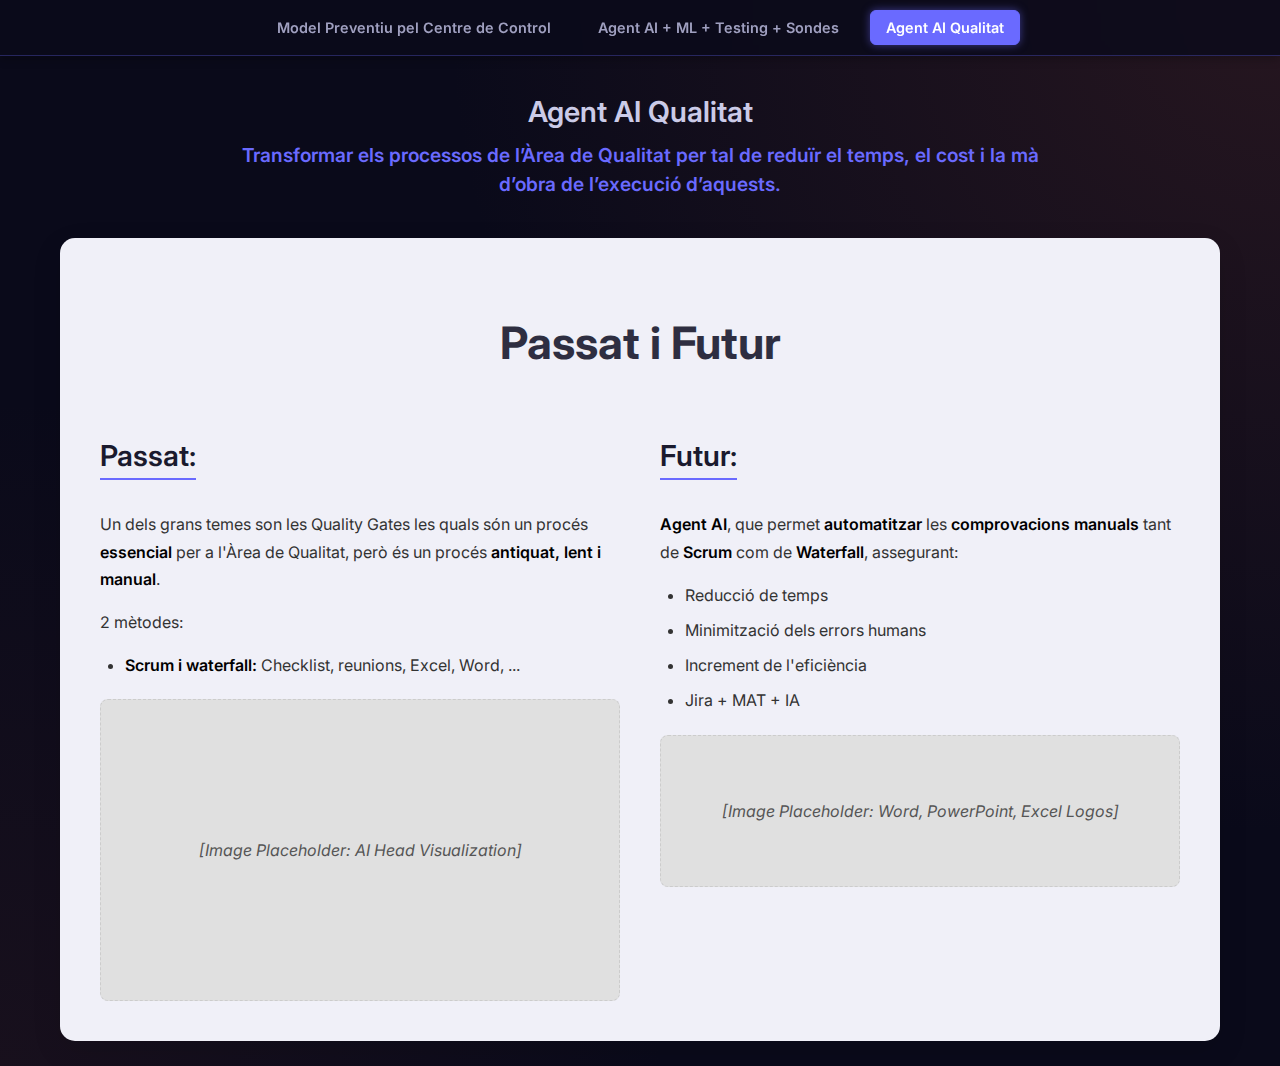
==== agent_ai_qualitat.html @ dc4b19c6 "pinga" ====
<!DOCTYPE html>
<html lang="ca">
<head>
    <meta charset="UTF-8">
    <meta name="viewport" content="width=device-width, initial-scale=1.0">
    <title>Projecte Machine Learning - Agent AI Qualitat</title>
    <style>
        @import url('https://fonts.googleapis.com/css2?family=Inter:wght@400;600;700&display=swap');

        :root {
            --background-color: #0a0a1a;
            --primary-text-color: #e0e0ff;
            --secondary-text-color: #a0a0c0;
            --accent-color-1: #6a6aff;
            --accent-color-2: #ff6347;
            --accent-color-3: #32cd32;
            --card-background: rgba(26, 26, 46, 0.7);
            --card-border: rgba(106, 106, 255, 0.3);
            --glow-color: rgba(106, 106, 255, 0.5);
            --light-background: #f0f0f8;
            --dark-text-color: #1a1a2e;
        }

        body {
            font-family: 'Inter', sans-serif;
            background-color: var(--background-color);
            background-image: radial-gradient(circle at top right, rgba(80, 40, 40, 0.4) 0%, transparent 50%),
                              radial-gradient(circle at bottom left, rgba(80, 40, 40, 0.2) 0%, transparent 40%);
            color: var(--primary-text-color);
            margin: 0;
            padding: 25px 15px;
            display: flex;
            flex-direction: column;
            align-items: center;
            min-height: 100vh;
            box-sizing: border-box;
            padding-top: 70px;
        }

        .container {
            width: 100%;
            max-width: 1200px;
            padding: 0 20px;
            box-sizing: border-box;
        }

        header {
            text-align: center;
            margin-bottom: 40px;
        }

        h1 {
            color: #ffffff;
            font-size: 2.6em;
            font-weight: 700;
            margin-bottom: 8px;
            text-shadow: 0 0 10px var(--glow-color);
        }

        h2 {
             color: var(--primary-text-color);
             font-size: 1.8em;
             font-weight: 600;
             margin-bottom: 12px;
             opacity: 0.9;
        }

        .tagline {
            color: var(--accent-color-1);
            font-size: 1.2em;
            font-weight: 600;
            max-width: 800px;
            margin: 0 auto;
            line-height: 1.5;
        }

        .main-nav {
            width: 100%;
            background-color: rgba(10, 10, 26, 0.8);
            padding: 10px 0;
            display: flex;
            justify-content: center;
            gap: 15px;
            position: fixed;
            top: 0;
            left: 0;
            z-index: 1000;
            backdrop-filter: blur(5px);
            border-bottom: 1px solid var(--card-border);
            box-shadow: 0 2px 10px rgba(0, 0, 0, 0.3);
        }

        .nav-button {
            color: var(--secondary-text-color);
            background-color: transparent;
            border: 1px solid transparent;
            padding: 8px 15px;
            border-radius: 6px;
            text-decoration: none;
            font-weight: 600;
            font-size: 0.9em;
            transition: all 0.3s ease;
            cursor: pointer;
        }

        .nav-button:hover {
            color: var(--primary-text-color);
            background-color: rgba(106, 106, 255, 0.15);
            border-color: var(--card-border);
        }

        .nav-button.active {
            color: #ffffff;
            background-color: var(--accent-color-1);
            border-color: var(--accent-color-1);
            box-shadow: 0 0 8px rgba(106, 106, 255, 0.5);
        }

        .passat-futur-section {
            background-color: var(--light-background);
            color: var(--dark-text-color);
            padding: 40px;
            border-radius: 15px;
            margin-top: 30px;
            box-shadow: 0 10px 30px rgba(0, 0, 0, 0.1);
        }

        .passat-futur-title {
            font-size: 2.8em;
            font-weight: 700;
            color: var(--dark-text-color);
            text-align: center;
            margin-bottom: 40px;
        }

        .passat-futur-content {
            display: flex;
            gap: 40px;
            align-items: flex-start;
        }

        .column {
            flex: 1;
        }

        .column h3 {
            font-size: 1.8em;
            font-weight: 600;
            color: var(--dark-text-color);
            margin-bottom: 15px;
            border-bottom: 2px solid var(--accent-color-1);
            padding-bottom: 5px;
            display: inline-block;
        }

        .column p, .column ul {
            font-size: 1em;
            line-height: 1.7;
            color: #333;
            margin-bottom: 15px;
        }

        .column ul {
            list-style: disc;
            padding-left: 25px;
        }

        .column li {
            margin-bottom: 8px;
        }

        .column strong {
            font-weight: 600;
            color: #000;
        }

        .image-placeholder {
            background-color: #e0e0e0;
            border-radius: 8px;
            display: flex;
            align-items: center;
            justify-content: center;
            text-align: center;
            color: #555;
            font-style: italic;
            border: 1px dashed #ccc;
        }

        .ai-head-placeholder {
            min-height: 300px;
            margin-top: 20px;
        }

        .office-logos-placeholder {
            min-height: 150px;
            margin-top: 20px;
        }

        @media (max-width: 900px) {
            .passat-futur-content {
                flex-direction: column;
                gap: 30px;
            }

            .passat-futur-title {
                font-size: 2.4em;
            }

            .column h3 {
                font-size: 1.6em;
            }
        }

         @media (max-width: 480px) {
             .passat-futur-section {
                 padding: 25px;
             }
             .passat-futur-title {
                 font-size: 2em;
             }
             .column p, .column ul {
                 font-size: 0.95em;
             }
         }

    </style>
</head>
<body>
    <nav class="main-nav">
        <a href="index.html" class="nav-button">Model Preventiu pel Centre de Control</a>
        <a href="agent_ai_ml_testing.html" class="nav-button">Agent AI + ML + Testing + Sondes</a>
        <a href="agent_ai_qualitat.html" class="nav-button active">Agent AI Qualitat</a>
    </nav>
    <div class="container">
        <header>
            <h2>Agent AI Qualitat</h2>
            <p class="tagline">Transformar els processos de l’Àrea de Qualitat per tal de reduïr el temps, el cost i la mà d’obra de l’execució d’aquests.</p>
        </header>

        <section class="passat-futur-section">
            <h2 class="passat-futur-title">Passat i Futur</h2>
            <div class="passat-futur-content">
                <div class="column">
                    <h3>Passat:</h3>
                    <p>Un dels grans temes son les Quality Gates les quals són un procés <strong>essencial</strong> per a l'Àrea de Qualitat, però és un procés <strong>antiquat, lent i manual</strong>.</p>
                    <p>2 mètodes:</p>
                    <ul>
                        <li><strong>Scrum i waterfall:</strong> Checklist, reunions, Excel, Word, ...</li>
                    </ul>
                    <div class="image-placeholder ai-head-placeholder">
                        <span>[Image Placeholder: AI Head Visualization]</span>
                    </div>
                </div>
                <div class="column">
                    <h3>Futur:</h3>
                    <p><strong>Agent AI</strong>, que permet <strong>automatitzar</strong> les <strong>comprovacions manuals</strong> tant de <strong>Scrum</strong> com de <strong>Waterfall</strong>, assegurant:</p>
                    <ul>
                        <li>Reducció de temps</li>
                        <li>Minimització dels errors humans</li>
                        <li>Increment de l'eficiència</li>
                        <li>Jira + MAT + IA</li>
                    </ul>
                     <div class="image-placeholder office-logos-placeholder">
                        <span>[Image Placeholder: Word, PowerPoint, Excel Logos]</span>
                    </div>
                </div>
            </div>
        </section>

    </div>
</body>
</html>
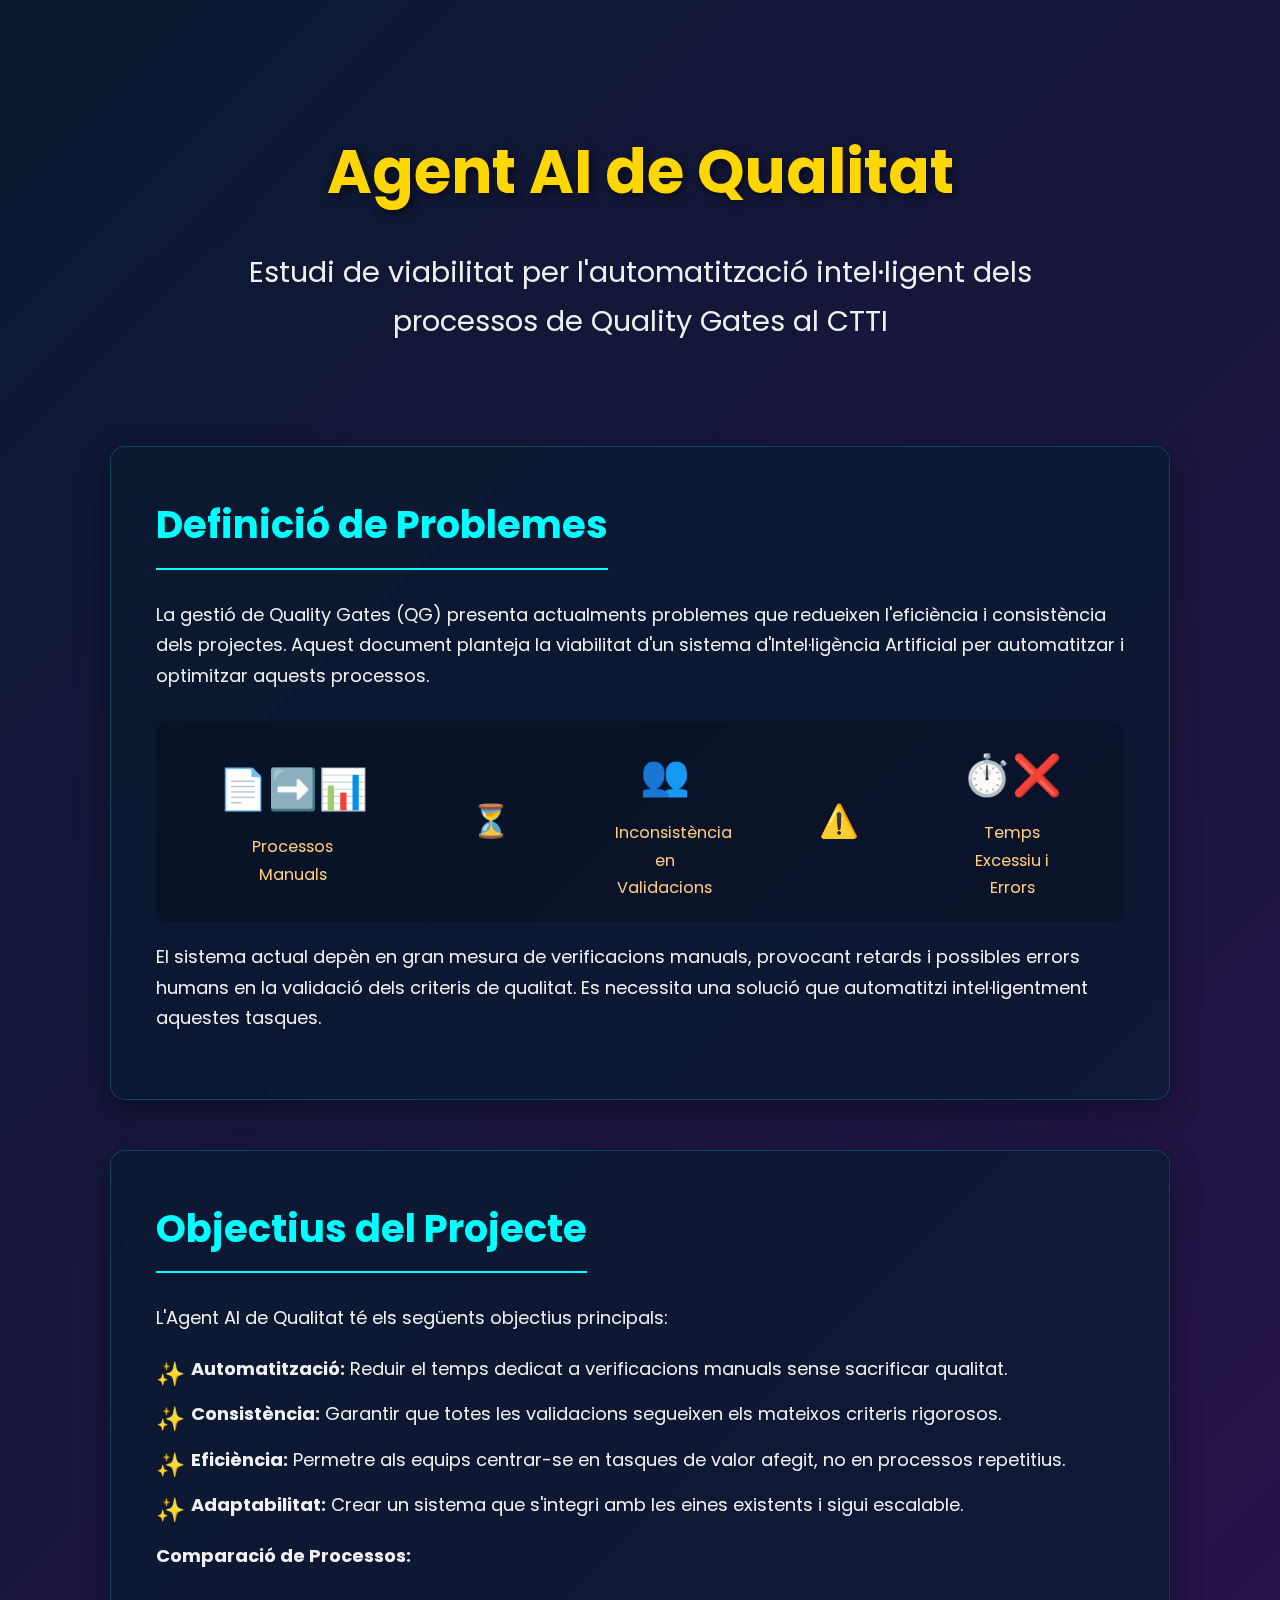
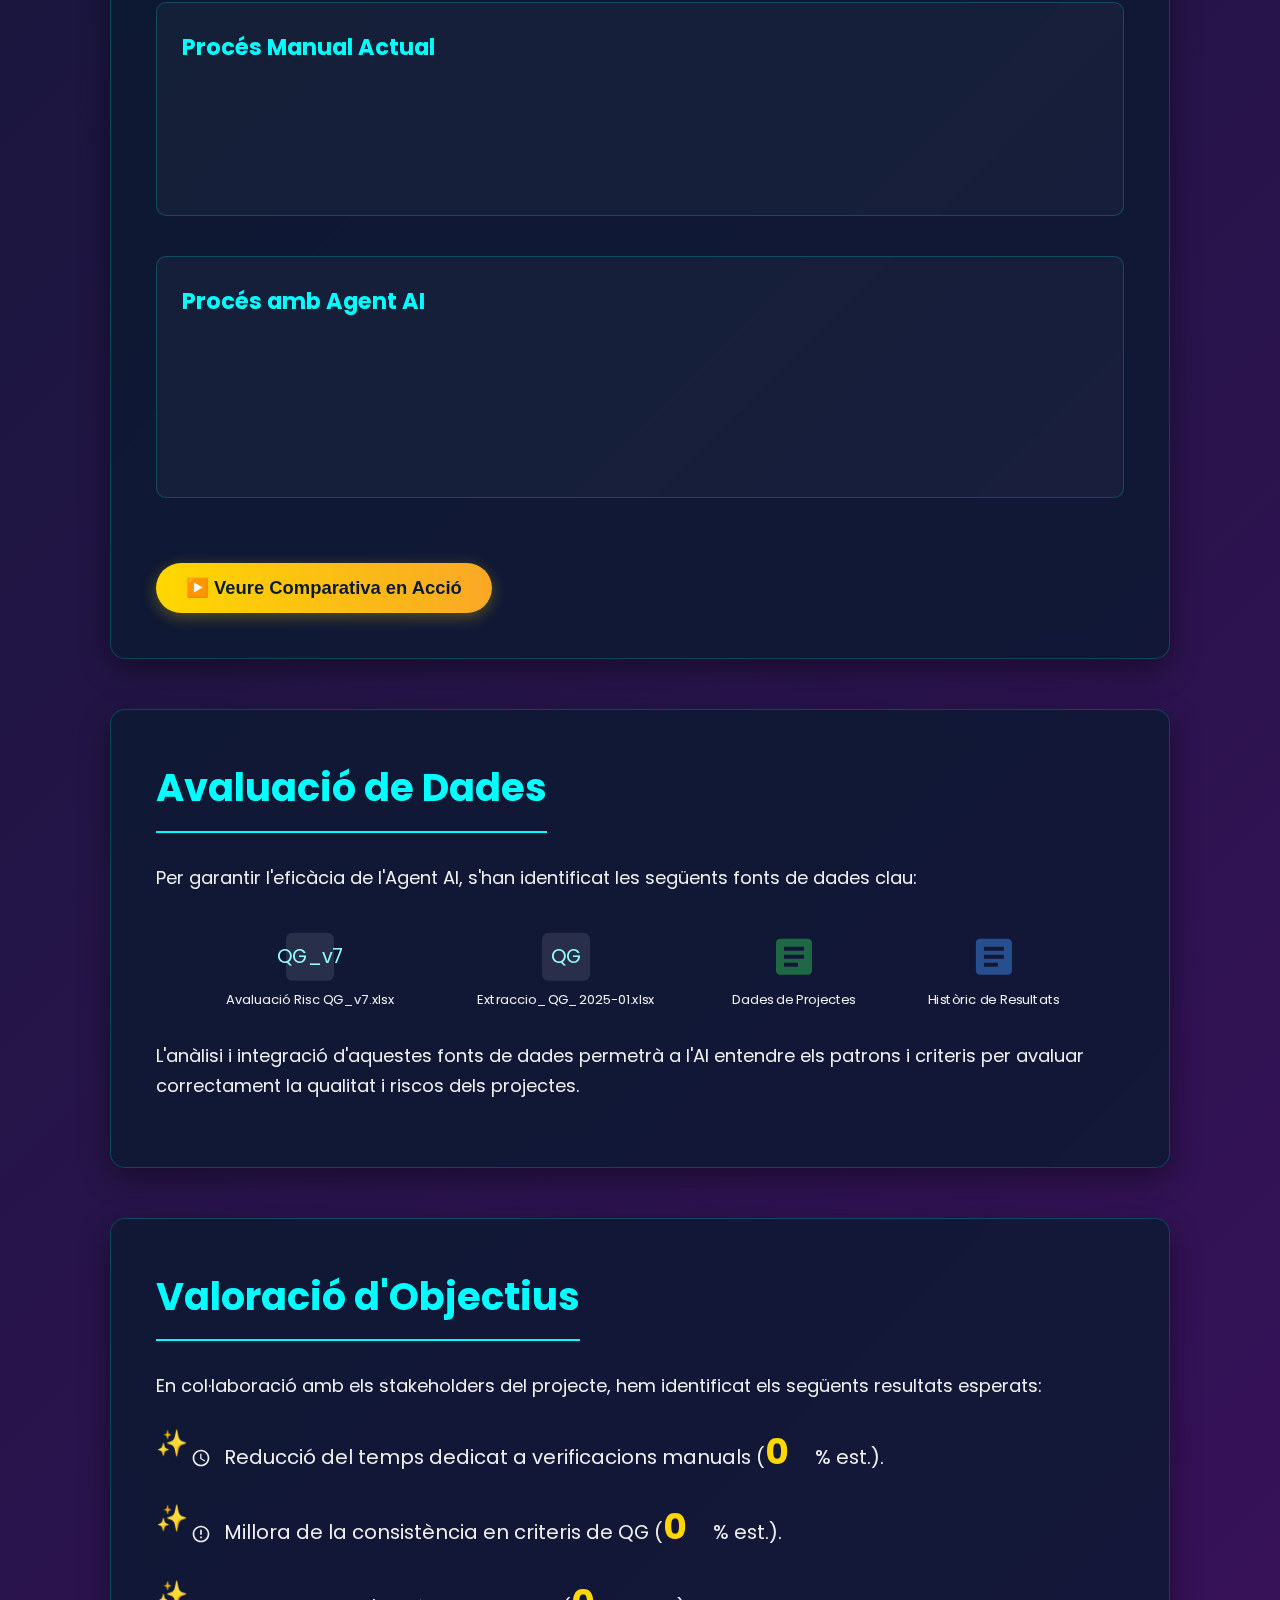
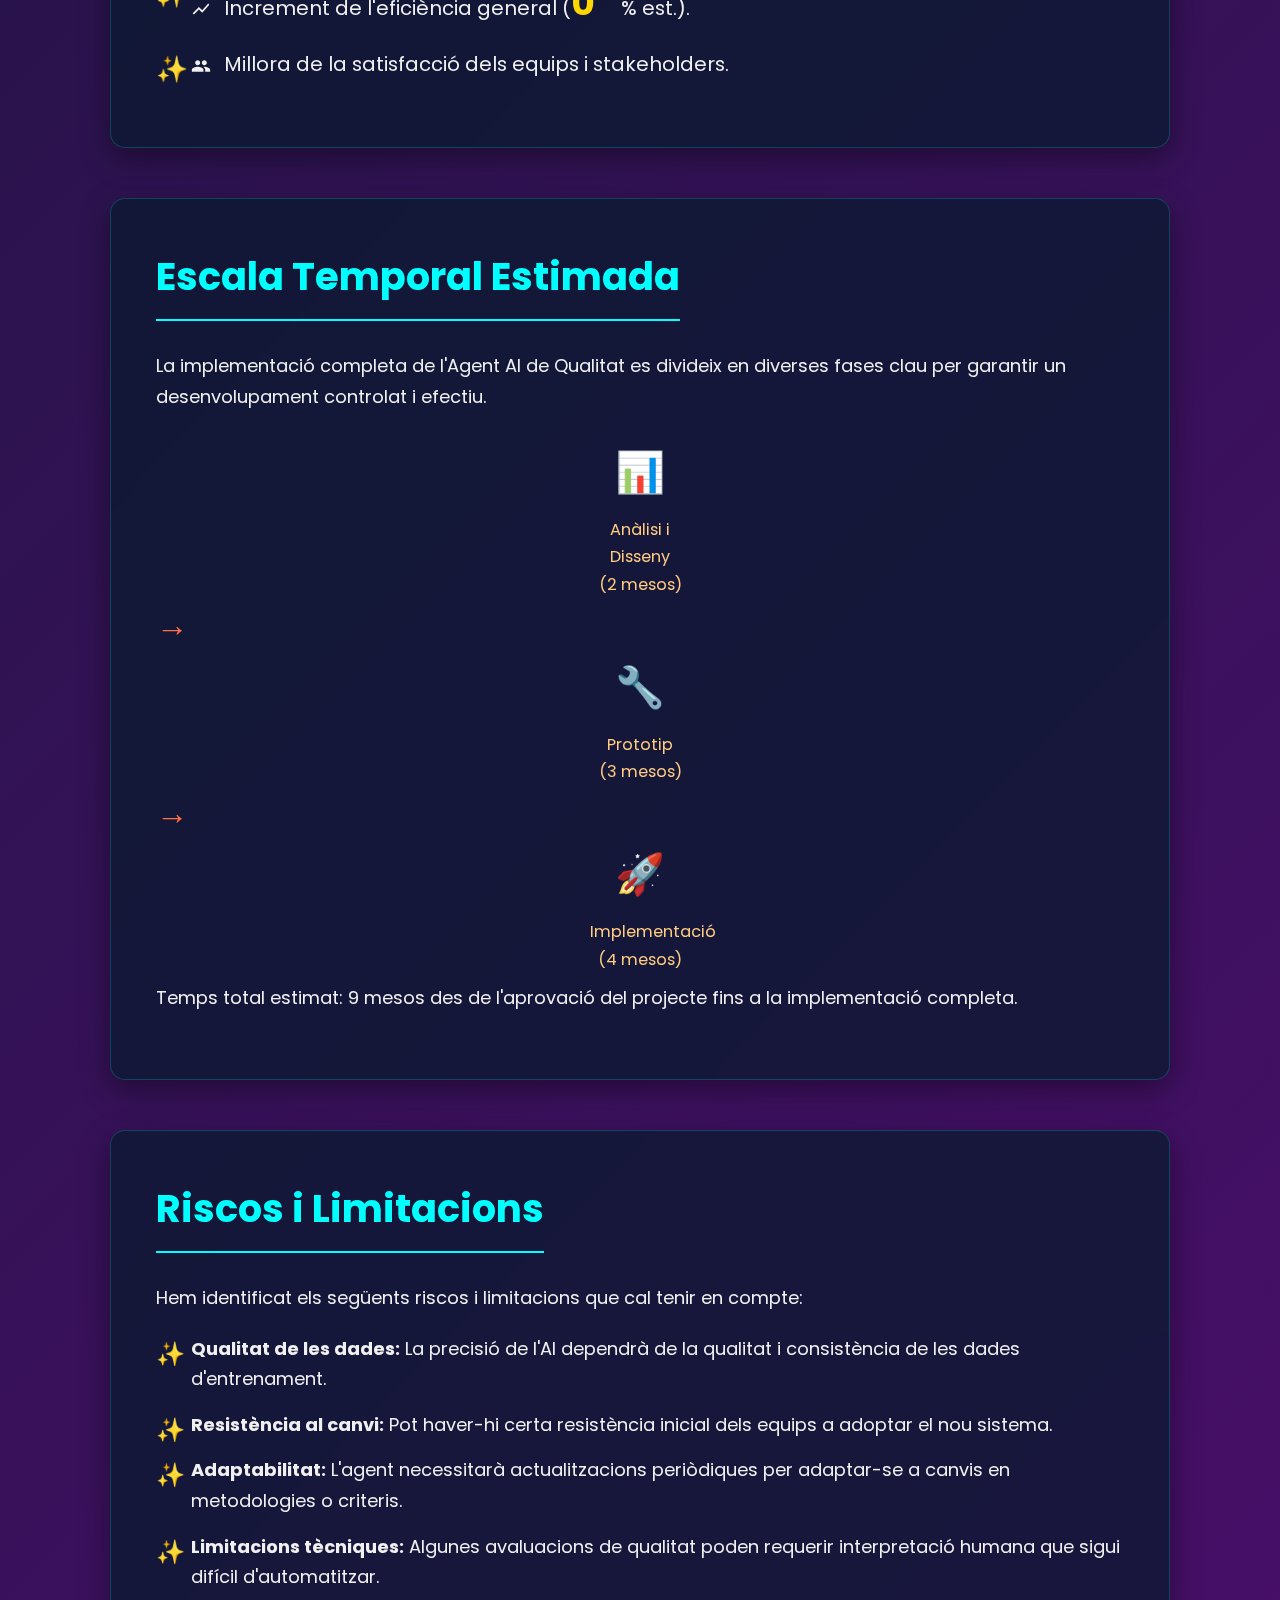
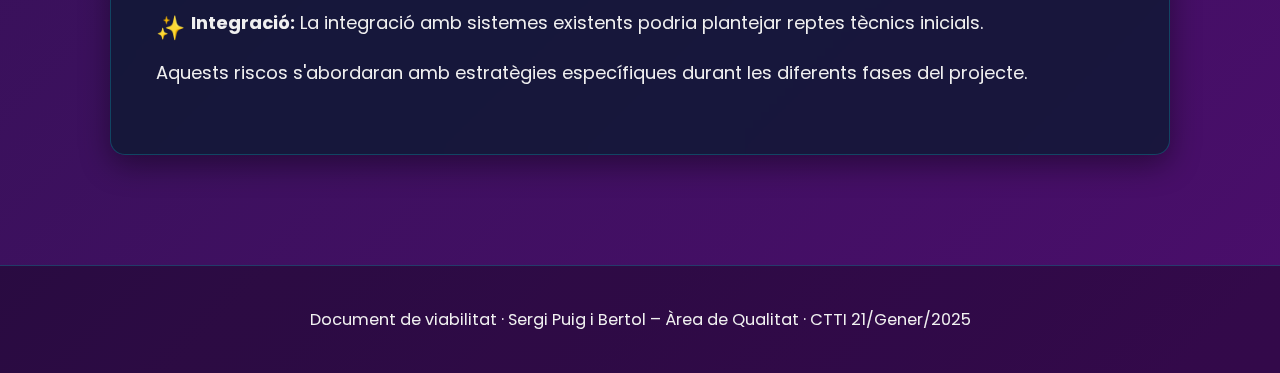
==== commit 2686d667: "Remove landing page and add new project overview page with enhanced styling and animations" ====
--- a/agent_ai_qualitat.html
+++ b/agent_ai_qualitat.html
@@ -3,270 +3,617 @@
 <head>
     <meta charset="UTF-8">
     <meta name="viewport" content="width=device-width, initial-scale=1.0">
-    <title>Projecte Machine Learning - Agent AI Qualitat</title>
-    <style>
-        @import url('https://fonts.googleapis.com/css2?family=Inter:wght@400;600;700&display=swap');
-
-        :root {
-            --background-color: #0a0a1a;
-            --primary-text-color: #e0e0ff;
-            --secondary-text-color: #a0a0c0;
-            --accent-color-1: #6a6aff;
-            --accent-color-2: #ff6347;
-            --accent-color-3: #32cd32;
-            --card-background: rgba(26, 26, 46, 0.7);
-            --card-border: rgba(106, 106, 255, 0.3);
-            --glow-color: rgba(106, 106, 255, 0.5);
-            --light-background: #f0f0f8;
-            --dark-text-color: #1a1a2e;
-        }
-
-        body {
-            font-family: 'Inter', sans-serif;
-            background-color: var(--background-color);
-            background-image: radial-gradient(circle at top right, rgba(80, 40, 40, 0.4) 0%, transparent 50%),
-                              radial-gradient(circle at bottom left, rgba(80, 40, 40, 0.2) 0%, transparent 40%);
-            color: var(--primary-text-color);
-            margin: 0;
-            padding: 25px 15px;
-            display: flex;
-            flex-direction: column;
-            align-items: center;
-            min-height: 100vh;
-            box-sizing: border-box;
-            padding-top: 70px;
-        }
-
-        .container {
-            width: 100%;
-            max-width: 1200px;
-            padding: 0 20px;
-            box-sizing: border-box;
-        }
-
-        header {
-            text-align: center;
-            margin-bottom: 40px;
-        }
-
-        h1 {
-            color: #ffffff;
-            font-size: 2.6em;
-            font-weight: 700;
-            margin-bottom: 8px;
-            text-shadow: 0 0 10px var(--glow-color);
-        }
-
-        h2 {
-             color: var(--primary-text-color);
-             font-size: 1.8em;
-             font-weight: 600;
-             margin-bottom: 12px;
-             opacity: 0.9;
-        }
-
-        .tagline {
-            color: var(--accent-color-1);
-            font-size: 1.2em;
-            font-weight: 600;
-            max-width: 800px;
-            margin: 0 auto;
-            line-height: 1.5;
-        }
-
-        .main-nav {
-            width: 100%;
-            background-color: rgba(10, 10, 26, 0.8);
-            padding: 10px 0;
-            display: flex;
-            justify-content: center;
-            gap: 15px;
-            position: fixed;
-            top: 0;
-            left: 0;
-            z-index: 1000;
-            backdrop-filter: blur(5px);
-            border-bottom: 1px solid var(--card-border);
-            box-shadow: 0 2px 10px rgba(0, 0, 0, 0.3);
-        }
-
-        .nav-button {
-            color: var(--secondary-text-color);
-            background-color: transparent;
-            border: 1px solid transparent;
-            padding: 8px 15px;
-            border-radius: 6px;
-            text-decoration: none;
-            font-weight: 600;
-            font-size: 0.9em;
-            transition: all 0.3s ease;
-            cursor: pointer;
-        }
-
-        .nav-button:hover {
-            color: var(--primary-text-color);
-            background-color: rgba(106, 106, 255, 0.15);
-            border-color: var(--card-border);
-        }
-
-        .nav-button.active {
-            color: #ffffff;
-            background-color: var(--accent-color-1);
-            border-color: var(--accent-color-1);
-            box-shadow: 0 0 8px rgba(106, 106, 255, 0.5);
-        }
-
-        .passat-futur-section {
-            background-color: var(--light-background);
-            color: var(--dark-text-color);
-            padding: 40px;
-            border-radius: 15px;
-            margin-top: 30px;
-            box-shadow: 0 10px 30px rgba(0, 0, 0, 0.1);
-        }
-
-        .passat-futur-title {
-            font-size: 2.8em;
-            font-weight: 700;
-            color: var(--dark-text-color);
-            text-align: center;
-            margin-bottom: 40px;
-        }
-
-        .passat-futur-content {
-            display: flex;
-            gap: 40px;
-            align-items: flex-start;
-        }
-
-        .column {
-            flex: 1;
-        }
-
-        .column h3 {
-            font-size: 1.8em;
-            font-weight: 600;
-            color: var(--dark-text-color);
-            margin-bottom: 15px;
-            border-bottom: 2px solid var(--accent-color-1);
-            padding-bottom: 5px;
-            display: inline-block;
-        }
-
-        .column p, .column ul {
-            font-size: 1em;
-            line-height: 1.7;
-            color: #333;
-            margin-bottom: 15px;
-        }
-
-        .column ul {
-            list-style: disc;
-            padding-left: 25px;
-        }
-
-        .column li {
-            margin-bottom: 8px;
-        }
-
-        .column strong {
-            font-weight: 600;
-            color: #000;
-        }
-
-        .image-placeholder {
-            background-color: #e0e0e0;
-            border-radius: 8px;
-            display: flex;
-            align-items: center;
-            justify-content: center;
-            text-align: center;
-            color: #555;
-            font-style: italic;
-            border: 1px dashed #ccc;
-        }
-
-        .ai-head-placeholder {
-            min-height: 300px;
-            margin-top: 20px;
-        }
-
-        .office-logos-placeholder {
-            min-height: 150px;
-            margin-top: 20px;
-        }
-
-        @media (max-width: 900px) {
-            .passat-futur-content {
-                flex-direction: column;
-                gap: 30px;
-            }
-
-            .passat-futur-title {
-                font-size: 2.4em;
-            }
-
-            .column h3 {
-                font-size: 1.6em;
-            }
-        }
-
-         @media (max-width: 480px) {
-             .passat-futur-section {
-                 padding: 25px;
-             }
-             .passat-futur-title {
-                 font-size: 2em;
-             }
-             .column p, .column ul {
-                 font-size: 0.95em;
-             }
-         }
-
-    </style>
+    <title>Agent AI de Qualitat - CTTI</title>
+    <link rel="preconnect" href="https://fonts.googleapis.com">
+    <link rel="preconnect" href="https://fonts.gstatic.com" crossorigin>
+    <link href="https://fonts.googleapis.com/css2?family=Poppins:wght@400;700&display=swap" rel="stylesheet">
+<style>
+/* CSS Variables */
+:root {
+    --color-primary-dark-blue: #0a192f;
+    --color-primary-deep-purple: #4a0e6b;
+    --color-primary-soft-violet: #8a4fff;
+    --color-text-light: #f0f0f0;
+    --color-text-white: #ffffff;
+    --color-accent-gold: #FFD700;
+    --color-accent-cyan: #00FFFF;
+    --color-panel-bg: rgba(10, 25, 47, 0.75); /* Slightly adjusted panel bg */
+    --color-panel-border: rgba(0, 255, 255, 0.2);
+    --color-highlight-bg: rgba(255, 215, 0, 0.1);
+    --font-primary: 'Poppins', 'Segoe UI', Tahoma, Geneva, Verdana, sans-serif;
+    --base-font-size: 18px;
+    --header-font-size: clamp(2.5rem, 6vw, 3.8rem); /* Responsive font size */
+    --sub-header-font-size: clamp(1.2rem, 3vw, 1.8rem);
+    --section-title-font-size: clamp(1.8rem, 4vw, 2.4rem);
+    --animation-speed-fast: 0.6s;
+    --animation-speed-medium: 0.8s;
+    --animation-speed-slow: 1.2s;
+}
+
+/* Basic Reset & Body */
+* { margin: 0; padding: 0; box-sizing: border-box; }
+html { scroll-behavior: smooth; }
+body {
+    font-family: var(--font-primary);
+    color: var(--color-text-light);
+    background: linear-gradient(135deg, var(--color-primary-dark-blue), var(--color-primary-deep-purple), var(--color-primary-soft-violet));
+    background-size: 200% 200%;
+    animation: gradientBG 20s ease infinite;
+    line-height: 1.7;
+    font-size: var(--base-font-size);
+    overflow-x: hidden;
+    min-height: 100vh;
+    display: flex;
+    flex-direction: column;
+    position: relative;
+    z-index: 0;
+}
+
+/* Animated Background Shapes */
+.background-shapes {
+    position: fixed; top: 0; left: 0; width: 100%; height: 100%;
+    overflow: hidden; z-index: -1; pointer-events: none;
+}
+.background-shapes span {
+    position: absolute; display: block; list-style: none;
+    width: 20px; height: 20px;
+    background: rgba(0, 255, 255, 0.15); /* Cyan shapes */
+    border-radius: 50%;
+    bottom: -150px;
+    animation: floatShapes 25s linear infinite;
+}
+.background-shapes span:nth-child(1) { left: 25%; width: 80px; height: 80px; animation-delay: 0s; background-color: rgba(138, 79, 255, 0.1); }
+.background-shapes span:nth-child(2) { left: 10%; width: 20px; height: 20px; animation-delay: 2s; animation-duration: 12s; }
+.background-shapes span:nth-child(3) { left: 70%; width: 20px; height: 20px; animation-delay: 4s; }
+.background-shapes span:nth-child(4) { left: 40%; width: 60px; height: 60px; animation-delay: 0s; animation-duration: 18s; background-color: rgba(138, 79, 255, 0.1); }
+.background-shapes span:nth-child(5) { left: 65%; width: 20px; height: 20px; animation-delay: 0s; }
+.background-shapes span:nth-child(6) { left: 75%; width: 110px; height: 110px; animation-delay: 3s; background-color: rgba(138, 79, 255, 0.08); }
+.background-shapes span:nth-child(7) { left: 35%; width: 150px; height: 150px; animation-delay: 7s; background-color: rgba(0, 255, 255, 0.05); }
+.background-shapes span:nth-child(8) { left: 50%; width: 25px; height: 25px; animation-delay: 15s; animation-duration: 45s; }
+.background-shapes span:nth-child(9) { left: 20%; width: 15px; height: 15px; animation-delay: 2s; animation-duration: 35s; }
+.background-shapes span:nth-child(10) { left: 85%; width: 150px; height: 150px; animation-delay: 0s; animation-duration: 11s; background-color: rgba(138, 79, 255, 0.1); }
+
+@keyframes floatShapes {
+    0% { transform: translateY(0px) rotate(0deg); opacity: 1; border-radius: 50%; }
+    100% { transform: translateY(-1000px) rotate(720deg); opacity: 0; border-radius: 30%; }
+}
+@keyframes gradientBG {
+    0% { background-position: 0% 50%; }
+    50% { background-position: 100% 50%; }
+    100% { background-position: 0% 50%; }
+}
+
+/* Header (Hero Section) */
+.hero-section {
+    text-align: center;
+    padding: 120px 20px 100px 20px;
+    color: var(--color-text-white);
+    position: relative;
+    overflow: hidden;
+}
+.hero-section h1 {
+    font-size: var(--header-font-size);
+    font-weight: 700; margin-bottom: 25px;
+    color: var(--color-accent-gold);
+    text-shadow: 3px 3px 10px rgba(0, 0, 0, 0.6);
+    animation: fadeInDown var(--animation-speed-medium) ease-out forwards;
+}
+.hero-section h2 {
+    font-size: var(--sub-header-font-size);
+    font-weight: 400; color: var(--color-text-light);
+    max-width: 850px; margin: 0 auto;
+    animation: fadeInUp var(--animation-speed-medium) ease-out 0.3s forwards;
+    opacity: 0; /* Start hidden for animation */
+}
+
+/* Main Content Area */
+main {
+    flex-grow: 1; width: 100%; max-width: 1100px;
+    margin: 0 auto; padding: 0 20px; position: relative; z-index: 1;
+}
+
+/* Content Panel General Styling */
+.content-panel {
+    background-color: var(--color-panel-bg);
+    border: 1px solid var(--color-panel-border);
+    backdrop-filter: blur(10px); /* Frosted glass effect */
+    border-radius: 15px; padding: clamp(25px, 5vw, 45px);
+    margin-bottom: 50px;
+    box-shadow: 0 10px 30px rgba(0, 0, 0, 0.4);
+    opacity: 1 !important; /* Override inline styles */
+    transform: translateY(0) !important;
+}
+.content-panel.visible { opacity: 1; transform: translateY(0); }
+
+.content-panel h3 {
+    font-size: var(--section-title-font-size);
+    color: var(--color-accent-cyan); margin-bottom: 30px;
+    font-weight: 700; border-bottom: 2px solid var(--color-accent-cyan);
+    padding-bottom: 10px; display: inline-block;
+}
+.content-panel p, .content-panel ul { margin-bottom: 20px; }
+.content-panel ul { list-style: none; padding-left: 0; }
+.content-panel ul li {
+    margin-bottom: 15px; padding-left: 35px; position: relative;
+    transition: color 0.3s ease;
+}
+.content-panel ul li:hover { color: var(--color-accent-gold); }
+.content-panel ul li::before {
+    content: '✨'; /* Sparkle bullet */
+    color: var(--color-accent-gold); font-weight: bold;
+    position: absolute; left: 0; top: 0; font-size: 1.3em;
+    transition: transform 0.3s ease;
+}
+.content-panel ul li:hover::before { transform: rotate(360deg); }
+
+/* Specific Section Styling */
+
+/* Per Què? Section - Visualizing the problem */
+#perque .problem-visualization {
+    display: flex; justify-content: space-around; align-items: center;
+    flex-wrap: wrap; gap: 20px; margin-top: 30px;
+    padding: 20px; background: rgba(0,0,0,0.2); border-radius: 10px;
+}
+.problem-step {
+    display: flex; flex-direction: column; align-items: center;
+    text-align: center; color: #ffcc80; /* Light orange */
+    opacity: 0; animation: fadeIn var(--animation-speed-fast) ease-out forwards;
+}
+.problem-step .icon { font-size: 2.5rem; margin-bottom: 10px; }
+.problem-step span { font-size: 0.9em; max-width: 100px; }
+.problem-arrow { font-size: 2rem; color: #ff7043; /* Reddish orange */ opacity: 0; animation: fadeIn var(--animation-speed-fast) ease-out forwards; }
+/* Stagger animation delays */
+#perque .problem-step:nth-child(1), #perque .problem-arrow:nth-child(2) { animation-delay: 0.2s; }
+#perque .problem-step:nth-child(3), #perque .problem-arrow:nth-child(4) { animation-delay: 0.5s; }
+#perque .problem-step:nth-child(5) { animation-delay: 0.8s; }
+
+/* Com? Section - Interactive Comparison */
+.comparison-container-horizontal { margin: 30px 0 40px 0; display: flex; flex-direction: column; gap: 40px; }
+.process-row { padding: 25px; border: 1px solid var(--color-panel-border); border-radius: 10px; background-color: rgba(255, 255, 255, 0.03); }
+.process-row h4 { color: var(--color-accent-cyan); margin-bottom: 25px; font-size: 1.4rem; text-align: left; }
+.process-flow { display: flex; align-items: center; justify-content: space-between; flex-wrap: wrap; gap: 15px; }
+.step {
+    background-color: rgba(0, 0, 0, 0.5); border: 1px solid var(--color-accent-cyan);
+    color: var(--color-text-light); padding: 15px; margin: 0; border-radius: 8px;
+    flex: 1 1 160px; min-height: 90px; display: flex; flex-direction: column;
+    align-items: center; justify-content: center; text-align: center;
+    opacity: 0; transform: translateY(20px) scale(0.9);
+    transition: all 0.5s cubic-bezier(0.175, 0.885, 0.32, 1.275); /* Bounce + other props */
+    position: relative; font-size: 0.9em; cursor: pointer;
+}
+.step.visible { opacity: 1; transform: translateY(0) scale(1); }
+.step-icon { width: 30px; height: 30px; margin-bottom: 10px; opacity: 0.9; transition: transform 0.3s ease; }
+.step:hover { border-color: var(--color-accent-gold); background-color: var(--color-highlight-bg); }
+.step:hover .step-icon { transform: scale(1.15) rotate(5deg); }
+.arrow-h {
+    font-size: 2.8rem; color: var(--color-accent-gold); padding: 0 15px;
+    flex: 0 0 auto; opacity: 0; transform: scale(0.7);
+    transition: opacity 0.5s ease-out, transform 0.5s ease-out;
+    position: relative; overflow: hidden;
+}
+.arrow-h.visible { opacity: 1; transform: scale(1); }
+.arrow-progress {
+    position: absolute; left: 10%; bottom: 10px; height: 4px; width: 0;
+    background: linear-gradient(90deg, var(--color-accent-gold), var(--color-accent-cyan));
+    border-radius: 2px; transition: width 0.4s ease-out 0.1s; /* Delay progress animation */
+}
+.arrow-h.visible .arrow-progress { width: 80%; }
+/* Specific step icons/states */
+.human-step .step-icon { color: orange; animation: pulseWarningIcon 1.8s infinite ease-in-out; }
+@keyframes pulseWarningIcon { 0%, 100% { transform: scale(1); opacity: 0.8; } 50% { transform: scale(1.2); opacity: 1; } }
+.ai-step { flex-direction: row; gap: 10px; }
+.ai-step .step-icon { margin-bottom: 0; width: 26px; height: 26px; }
+.ai-step span { display: block; width: 100%; margin-top: 8px; }
+.icon-ai { color: var(--color-accent-cyan); }
+.icon-human { color: var(--color-text-light); }
+.step.active { border-color: var(--color-accent-gold); background-color: var(--color-highlight-bg); box-shadow: 0 0 18px rgba(255, 215, 0, 0.4); }
+.step.active .step-icon { transform: scale(1.2); }
+.result-step.error { border-color: orange; background-color: rgba(255, 165, 0, 0.1); box-shadow: 0 0 18px rgba(255, 165, 0, 0.5); }
+.result-step.error .icon-result-bad { color: orange; transform: scale(1.25); animation: shakeResult 0.5s ease-in-out; }
+.result-step.fast { border-color: lightgreen; background-color: rgba(144, 238, 144, 0.1); box-shadow: 0 0 18px rgba(144, 238, 144, 0.5); }
+.result-step.fast .icon-result-good { color: lightgreen; transform: scale(1.25); animation: pulseResult 0.6s ease-in-out; }
+@keyframes shakeResult { 0%, 100% { transform: translateX(0) scale(1.2); } 25% { transform: translateX(-5px) scale(1.2); } 75% { transform: translateX(5px) scale(1.2); } }
+@keyframes pulseResult { 0%, 100% { transform: scale(1.2); } 50% { transform: scale(1.4); } }
+.comparison-button {
+    background: linear-gradient(90deg, var(--color-accent-gold), #f9a825); /* Gold gradient */
+    color: var(--color-primary-dark-blue); border: none; padding: 14px 30px;
+    font-size: 1.15rem; font-weight: bold; border-radius: 30px; cursor: pointer;
+    transition: all 0.3s ease; margin-top: 25px; display: inline-block;
+    box-shadow: 0 4px 15px rgba(255, 215, 0, 0.3);
+}
+.comparison-button:hover { transform: translateY(-3px) scale(1.03); box-shadow: 0 6px 20px rgba(255, 215, 0, 0.5); }
+.comparison-button:active { transform: translateY(-1px) scale(1); }
+
+/* Data Integration Section */
+#integracio .integration-icons {
+    display: flex; justify-content: center; align-items: center;
+    flex-wrap: wrap; gap: 40px; margin-top: 30px;
+}
+.integration-icon {
+    display: flex; flex-direction: column; align-items: center;
+    text-align: center; opacity: 0; transform: scale(0.8);
+    animation: popIn var(--animation-speed-fast) ease-out forwards;
+}
+.integration-icon img, .integration-icon .icon-placeholder {
+    width: 60px; height: 60px; margin-bottom: 10px;
+    object-fit: contain; filter: grayscale(50%) brightness(1.5);
+    transition: transform 0.3s ease, filter 0.3s ease;
+}
+.integration-icon:hover img, .integration-icon:hover .icon-placeholder {
+    transform: scale(1.1); filter: grayscale(0%) brightness(1);
+}
+.icon-placeholder { /* Simple placeholder for icons */
+    background-color: rgba(255,255,255,0.1); border-radius: 8px;
+    display: flex; align-items: center; justify-content: center;
+    font-size: 1.5rem; color: var(--color-accent-cyan);
+}
+.integration-icon span { font-size: 0.9em; color: var(--color-text-light); }
+/* Stagger animation */
+#integracio .integration-icon:nth-child(1) { animation-delay: 0.1s; }
+#integracio .integration-icon:nth-child(2) { animation-delay: 0.2s; }
+#integracio .integration-icon:nth-child(3) { animation-delay: 0.3s; }
+#integracio .integration-icon:nth-child(4) { animation-delay: 0.4s; }
+
+/* Resultats Section - Animated Counters */
+#resultats ul li { font-size: 1.1em; }
+.counter {
+    font-size: 1.8em; color: var(--color-accent-gold);
+    font-weight: 700; display: inline-block; min-width: 50px;
+}
+
+/* Footer */
+footer {
+    text-align: center; padding: 40px 20px; margin-top: 60px;
+    color: var(--color-text-light); font-size: 0.9em;
+    background-color: rgba(0, 0, 0, 0.3); border-top: 1px solid var(--color-panel-border);
+}
+
+/* General Animations */
+@keyframes fadeIn { from { opacity: 0; } to { opacity: 1; } }
+@keyframes fadeInDown { from { opacity: 0; transform: translateY(-20px); } to { opacity: 1; transform: translateY(0); } }
+@keyframes fadeInUp { from { opacity: 0; transform: translateY(20px); } to { opacity: 1; transform: translateY(0); } }
+@keyframes popIn { from { opacity: 0; transform: scale(0.5); } to { opacity: 1; transform: scale(1); } }
+
+/* Responsive Design */
+@media (max-width: 992px) {
+    .process-flow { justify-content: center; }
+    .step { flex-basis: 180px; }
+}
+@media (max-width: 768px) {
+    body { font-size: 17px; }
+    .process-row h4 { text-align: center; }
+    .process-flow { flex-direction: column; align-items: center; }
+    .arrow-h { transform: rotate(90deg) scale(0.8); margin: 10px 0; padding: 0; }
+    .arrow-h.visible { transform: rotate(90deg) scale(1); }
+    .arrow-progress { bottom: 50%; left: 10%; height: 80%; width: 4px; /* Vertical progress */ transition: height 0.4s ease-out 0.1s; }
+    .arrow-h.visible .arrow-progress { height: 80%; width: 4px; }
+    .step { width: 80%; flex-basis: auto; margin-bottom: 15px; }
+    .step:last-child { margin-bottom: 0; }
+    .ai-step { flex-direction: column; } /* Stack AI icons vertically too */
+    .ai-step .step-icon { margin-bottom: 8px; }
+    .ai-step span { margin-top: 0; }
+    .problem-visualization { flex-direction: column; }
+    .problem-arrow { transform: rotate(90deg); margin: 15px 0; }
+}
+@media (max-width: 576px) {
+    body { font-size: 16px; }
+    .content-panel { padding: 25px; }
+    .hero-section { padding: 100px 15px 80px 15px; }
+    .step { min-height: 80px; }
+}
+
+[data-animate] {
+    opacity: 1 !important;
+}
+</style>
 </head>
 <body>
-    <nav class="main-nav">
-        <a href="index.html" class="nav-button">Model Preventiu pel Centre de Control</a>
-        <a href="agent_ai_ml_testing.html" class="nav-button">Agent AI + ML + Testing + Sondes</a>
-        <a href="agent_ai_qualitat.html" class="nav-button active">Agent AI Qualitat</a>
-    </nav>
-    <div class="container">
-        <header>
-            <h2>Agent AI Qualitat</h2>
-            <p class="tagline">Transformar els processos de l’Àrea de Qualitat per tal de reduïr el temps, el cost i la mà d’obra de l’execució d’aquests.</p>
-        </header>
-
-        <section class="passat-futur-section">
-            <h2 class="passat-futur-title">Passat i Futur</h2>
-            <div class="passat-futur-content">
-                <div class="column">
-                    <h3>Passat:</h3>
-                    <p>Un dels grans temes son les Quality Gates les quals són un procés <strong>essencial</strong> per a l'Àrea de Qualitat, però és un procés <strong>antiquat, lent i manual</strong>.</p>
-                    <p>2 mètodes:</p>
-                    <ul>
-                        <li><strong>Scrum i waterfall:</strong> Checklist, reunions, Excel, Word, ...</li>
-                    </ul>
-                    <div class="image-placeholder ai-head-placeholder">
-                        <span>[Image Placeholder: AI Head Visualization]</span>
+
+    <!-- SVG Icon Definitions -->
+    <div style="display: none;">
+        <svg id="icon-dev" viewBox="0 0 24 24" fill="currentColor"><path d="M9.4 7.4L8 6l-6 6 6 6 1.4-1.4L4.8 12l4.6-4.6zM14.6 16.6L16 18l6-6-6-6-1.4 1.4 4.6 4.6-4.6 4.6z"></path></svg>
+        <svg id="icon-manual-review" viewBox="0 0 24 24" fill="currentColor"><path d="M15.5 14h-.79l-.28-.27A6.471 6.471 0 0016 9.5 6.5 6.5 0 109.5 16c1.61 0 3.09-.59 4.23-1.57l.27.28v.79l5 4.99L20.49 19l-4.99-5zm-6 0C7.01 14 5 11.99 5 9.5S7.01 5 9.5 5 14 7.01 14 9.5 11.99 14 9.5 14z"></path><path d="M11 15h2v2h-2zm0-8h2v6h-2z"></path></svg>
+        <svg id="icon-ai" viewBox="0 0 24 24" fill="currentColor"><path d="M19.5 12H21v2h-1.5v-2zM19 8.5c0-.83-.67-1.5-1.5-1.5S16 7.67 16 8.5V10h3V8.5zM12 2C6.48 2 2 6.48 2 12s4.48 10 10 10 10-4.48 10-10S17.52 2 12 2zm0 18c-4.41 0-8-3.59-8-8s3.59-8 8-8 8 3.59 8 8-3.59 8-8 8zm-5-8h2v2H7v-2zm4 0h2v2h-2v-2zm4 0h2v2h-2v-2z"></path></svg> <!-- Updated AI Icon -->
+        <svg id="icon-human" viewBox="0 0 24 24" fill="currentColor"><path d="M12 12c2.21 0 4-1.79 4-4s-1.79-4-4-4-4 1.79-4 4 1.79 4 4 4zm0 2c-2.67 0-8 1.34-8 4v2h16v-2.5c0-2.66-5.33-4-8-4z"></path></svg>
+        <svg id="icon-result-bad" viewBox="0 0 24 24" fill="currentColor"><path d="M11 15h2v2h-2zm0-8h2v6h-2zm.99-5C6.47 2 2 6.48 2 12s4.47 10 9.99 10C17.52 22 22 17.52 22 12S17.52 2 11.99 2zM12 20c-4.42 0-8-3.58-8-8s3.58-8 8-8 8 3.58 8 8-3.58 8-8 8z"></path></svg> <!-- Updated Bad Result Icon -->
+        <svg id="icon-result-good" viewBox="0 0 24 24" fill="currentColor"><path d="M12 2C6.48 2 2 6.48 2 12s4.48 10 10 10 10-4.48 10-10S17.52 2 12 2zm-2 15l-5-5 1.41-1.41L10 16.17l7.59-7.59L19 10l-9 9z"></path></svg> <!-- Updated Good Result Icon -->
+        <svg id="icon-data" viewBox="0 0 24 24" fill="currentColor"><path d="M19 3H5c-1.1 0-2 .9-2 2v14c0 1.1.9 2 2 2h14c1.1 0 2-.9 2-2V5c0-1.1-.9-2-2-2zm-5 14H7v-2h7v2zm3-4H7v-2h10v2zm0-4H7V7h10v2z"></path></svg>
+        <svg id="icon-time" viewBox="0 0 24 24" fill="currentColor"><path d="M11.99 2C6.47 2 2 6.48 2 12s4.47 10 9.99 10C17.52 22 22 17.52 22 12S17.52 2 11.99 2zM12 20c-4.42 0-8-3.58-8-8s3.58-8 8-8 8 3.58 8 8-3.58 8-8 8zm.5-13H11v6l5.25 3.15.75-1.23-4.5-2.67z"></path></svg>
+        <svg id="icon-chart" viewBox="0 0 24 24" fill="currentColor"><path d="M3.5 18.49l6-6.01 4 4L22 6.92l-1.41-1.41-7.09 7.97-4-4L2 16.99z"></path></svg>
+        <svg id="icon-users" viewBox="0 0 24 24" fill="currentColor"><path d="M16 11c1.66 0 2.99-1.34 2.99-3S17.66 5 16 5c-1.66 0-3 1.34-3 3s1.34 3 3 3zm-8 0c1.66 0 2.99-1.34 2.99-3S9.66 5 8 5C6.34 5 5 6.34 5 8s1.34 3 3 3zm0 2c-2.33 0-7 1.17-7 3.5V19h14v-2.5c0-2.33-4.67-3.5-7-3.5zm8 0c-.29 0-.62.02-.97.05 1.16.84 1.97 1.97 1.97 3.45V19h6v-2.5c0-2.33-4.67-3.5-7-3.5z"></path></svg>
+    </div>
+
+    <div class="background-shapes">
+        <span></span><span></span><span></span><span></span><span></span>
+        <span></span><span></span><span></span><span></span><span></span>
+    </div>
+
+    <header class="hero-section">
+        <h1 data-animate="fadeInDown">Agent AI de Qualitat</h1>
+        <h2 data-animate="fadeInUp" data-animate-delay="0.3s">Estudi de viabilitat per l'automatització intel·ligent dels processos de Quality Gates al CTTI</h2>
+    </header>
+
+    <main>
+        <section id="perque" class="content-panel" data-animate="slideInUp">
+            <h3>Definició de Problemes</h3>
+            <p>
+                La gestió de Quality Gates (QG) presenta actualments problemes que redueixen l'eficiència i consistència dels projectes. 
+                Aquest document planteja la viabilitat d'un sistema d'Intel·ligència Artificial per automatitzar i optimitzar aquests processos.
+            </p>
+            <div class="problem-visualization">
+                 <div class="problem-step" data-animate="popIn" data-animate-delay="0.2s"> <div class="icon">📄➡️📊</div> <span>Processos Manuals</span> </div>
+                 <div class="problem-arrow" data-animate="fadeIn" data-animate-delay="0.4s">⏳</div>
+                 <div class="problem-step" data-animate="popIn" data-animate-delay="0.6s"> <div class="icon">👥</div> <span>Inconsistència en Validacions</span> </div>
+                 <div class="problem-arrow" data-animate="fadeIn" data-animate-delay="0.8s">⚠️</div>
+                 <div class="problem-step" data-animate="popIn" data-animate-delay="1.0s"> <div class="icon">⏱️❌</div> <span>Temps Excessiu i Errors</span> </div>
+            </div>
+             <p style="margin-top: 20px;">
+                El sistema actual depèn en gran mesura de verificacions manuals, provocant retards i possibles errors humans en la validació dels criteris de qualitat. Es necessita una solució que automatitzi intel·ligentment aquestes tasques.
+            </p>
+        </section>
+
+        <section id="com" class="content-panel" data-animate="slideInUp">
+            <h3>Objectius del Projecte</h3>
+            <p>L'Agent AI de Qualitat té els següents objectius principals:</p>
+            <ul>
+                <li><strong>Automatització:</strong> Reduir el temps dedicat a verificacions manuals sense sacrificar qualitat.</li>
+                <li><strong>Consistència:</strong> Garantir que totes les validacions segueixen els mateixos criteris rigorosos.</li>
+                <li><strong>Eficiència:</strong> Permetre als equips centrar-se en tasques de valor afegit, no en processos repetitius.</li>
+                <li><strong>Adaptabilitat:</strong> Crear un sistema que s'integri amb les eines existents i sigui escalable.</li>
+            </ul>
+             <p><strong>Comparació de Processos:</strong></p>
+            <div class="comparison-container-horizontal">
+                <!-- Manual Process Row -->
+                <div class="process-row" id="manual-process-row">
+                    <h4>Procés Manual Actual</h4>
+                    <div class="process-flow">
+                        <div class="step" id="manual-h-dev"> <svg class="step-icon"><use xlink:href="#icon-dev"></use></svg> <span>Desenvolupament</span> </div>
+                        <div class="arrow-h" id="manual-h-arrow1"><div class="arrow-progress"></div>→</div>
+                        <div class="step human-step" id="manual-h-human"> <svg class="step-icon"><use xlink:href="#icon-manual-review"></use></svg> <span>Revisió Manual</span> </div>
+                        <div class="arrow-h" id="manual-h-arrow2"><div class="arrow-progress"></div>→</div>
+                        <div class="step result-step" id="manual-h-result"> <svg class="step-icon icon-result-bad"><use xlink:href="#icon-result-bad"></use></svg> <span>Procés Lent i Subjectiu</span> </div>
                     </div>
                 </div>
-                <div class="column">
-                    <h3>Futur:</h3>
-                    <p><strong>Agent AI</strong>, que permet <strong>automatitzar</strong> les <strong>comprovacions manuals</strong> tant de <strong>Scrum</strong> com de <strong>Waterfall</strong>, assegurant:</p>
-                    <ul>
-                        <li>Reducció de temps</li>
-                        <li>Minimització dels errors humans</li>
-                        <li>Increment de l'eficiència</li>
-                        <li>Jira + MAT + IA</li>
-                    </ul>
-                     <div class="image-placeholder office-logos-placeholder">
-                        <span>[Image Placeholder: Word, PowerPoint, Excel Logos]</span>
+                <!-- AI Process Row -->
+                <div class="process-row" id="ai-process-row">
+                    <h4>Procés amb Agent AI</h4>
+                     <div class="process-flow">
+                         <div class="step" id="ai-h-dev"> <svg class="step-icon"><use xlink:href="#icon-dev"></use></svg> <span>Desenvolupament</span> </div>
+                        <div class="arrow-h" id="ai-h-arrow1"><div class="arrow-progress"></div>→</div>
+                        <div class="step ai-step" id="ai-h-agent"> <svg class="step-icon icon-ai"><use xlink:href="#icon-ai"></use></svg> <svg class="step-icon icon-human"><use xlink:href="#icon-human"></use></svg> <span>Automatització + Supervisió</span> </div>
+                        <div class="arrow-h" id="ai-h-arrow2"><div class="arrow-progress"></div>→</div>
+                        <div class="step result-step fast-result" id="ai-h-result"> <svg class="step-icon icon-result-good"><use xlink:href="#icon-result-good"></use></svg> <span>Procés Ràpid i Consistent</span> </div>
                     </div>
                 </div>
             </div>
+             <button id="start-comparison-btn" class="comparison-button">▶️ Veure Comparativa en Acció</button>
         </section>
 
-    </div>
+         <section id="integracio" class="content-panel" data-animate="slideInUp">
+            <h3>Avaluació de Dades</h3>
+            <p>Per garantir l'eficàcia de l'Agent AI, s'han identificat les següents fonts de dades clau:</p>
+            <div class="integration-icons">
+                <div class="integration-icon" data-animate="popIn" data-animate-delay="0.1s">
+                    <div class="icon-placeholder">QG_v7</div> <span>Avaluació Risc QG_v7.xlsx</span>
+                </div>
+                 <div class="integration-icon" data-animate="popIn" data-animate-delay="0.2s">
+                    <div class="icon-placeholder">QG</div> <span>Extraccio_QG_2025-01.xlsx</span>
+                </div>
+                 <div class="integration-icon" data-animate="popIn" data-animate-delay="0.3s">
+                    <svg class="step-icon" style="width:60px; height:60px; color: #217346;"><use xlink:href="#icon-data"></use></svg>
+                    <span>Dades de Projectes</span>
+                </div>
+                 <div class="integration-icon" data-animate="popIn" data-animate-delay="0.4s">
+                     <svg class="step-icon" style="width:60px; height:60px; color: #2b579a;"><use xlink:href="#icon-data"></use></svg>
+                    <span>Històric de Resultats</span>
+                </div>
+            </div>
+            <p style="margin-top: 20px;">L'anàlisi i integració d'aquestes fonts de dades permetrà a l'AI entendre els patrons i criteris per avaluar correctament la qualitat i riscos dels projectes.</p>
+        </section>
+
+        <section id="resultats" class="content-panel" data-animate="slideInUp">
+            <h3>Valoració d'Objectius</h3>
+            <p>En col·laboració amb els stakeholders del projecte, hem identificat els següents resultats esperats:</p>
+            <ul>
+                <li><svg viewBox="0 0 24 24" fill="currentColor" width="20" height="20" style="vertical-align: middle; margin-right: 8px;"><use xlink:href="#icon-time"></use></svg> Reducció del temps dedicat a verificacions manuals (<strong class="counter" data-target="70">0</strong>% est.).</li>
+                <li><svg viewBox="0 0 24 24" fill="currentColor" width="20" height="20" style="vertical-align: middle; margin-right: 8px;"><use xlink:href="#icon-result-bad"></use></svg> Millora de la consistència en criteris de QG (<strong class="counter" data-target="85">0</strong>% est.).</li>
+                <li><svg viewBox="0 0 24 24" fill="currentColor" width="20" height="20" style="vertical-align: middle; margin-right: 8px;"><use xlink:href="#icon-chart"></use></svg> Increment de l'eficiència general (<strong class="counter" data-target="40">0</strong>% est.).</li>
+                <li><svg viewBox="0 0 24 24" fill="currentColor" width="20" height="20" style="vertical-align: middle; margin-right: 8px;"><use xlink:href="#icon-users"></use></svg> Millora de la satisfacció dels equips i stakeholders.</li>
+            </ul>
+        </section>
+
+        <section id="timeline" class="content-panel" data-animate="slideInUp">
+            <h3>Escala Temporal Estimada</h3>
+            <p>
+                La implementació completa de l'Agent AI de Qualitat es divideix en diverses fases clau per garantir un desenvolupament controlat i efectiu.
+            </p>
+             <div class="problem-visualization" style="margin-top: 25px; padding-bottom: 10px;">
+                 <div class="problem-step" data-animate="popIn" data-animate-delay="0.2s"> <div class="icon">📊</div> <span>Anàlisi i Disseny<br>(2 mesos)</span> </div>
+                 <div class="problem-arrow" data-animate="fadeIn" data-animate-delay="0.4s">→</div>
+                 <div class="problem-step" data-animate="popIn" data-animate-delay="0.6s"> <div class="icon">🔧</div> <span>Prototip<br>(3 mesos)</span> </div>
+                 <div class="problem-arrow" data-animate="fadeIn" data-animate-delay="0.8s">→</div>
+                 <div class="problem-step" data-animate="popIn" data-animate-delay="1.0s"> <div class="icon">🚀</div> <span>Implementació<br>(4 mesos)</span> </div>
+            </div>
+            <p>Temps total estimat: 9 mesos des de l'aprovació del projecte fins a la implementació completa.</p>
+        </section>
+
+        <section id="riscos" class="content-panel" data-animate="slideInUp">
+            <h3>Riscos i Limitacions</h3>
+            <p>
+                Hem identificat els següents riscos i limitacions que cal tenir en compte:
+            </p>
+            <ul>
+                <li><strong>Qualitat de les dades:</strong> La precisió de l'AI dependrà de la qualitat i consistència de les dades d'entrenament.</li>
+                <li><strong>Resistència al canvi:</strong> Pot haver-hi certa resistència inicial dels equips a adoptar el nou sistema.</li>
+                <li><strong>Adaptabilitat:</strong> L'agent necessitarà actualitzacions periòdiques per adaptar-se a canvis en metodologies o criteris.</li>
+                <li><strong>Limitacions tècniques:</strong> Algunes avaluacions de qualitat poden requerir interpretació humana que sigui difícil d'automatitzar.</li>
+                <li><strong>Integració:</strong> La integració amb sistemes existents podria plantejar reptes tècnics inicials.</li>
+            </ul>
+            <p style="margin-top: 20px;">Aquests riscos s'abordaran amb estratègies específiques durant les diferents fases del projecte.</p>
+        </section>
+    </main>
+
+    <footer>
+        <p>Document de viabilitat · Sergi Puig i Bertol – Àrea de Qualitat · CTTI 21/Gener/2025</p>
+    </footer>
+
+    <script>
+    document.addEventListener('DOMContentLoaded', () => {
+        // Fix visibility issue - make all content visible by default
+        document.querySelectorAll('.content-panel, [data-animate]').forEach(el => {
+            el.style.opacity = '1';
+            el.classList.add('visible');
+        });
+        
+        // Still run animations for elements that come into view
+        const observer = new IntersectionObserver((entries) => {
+            entries.forEach(entry => {
+                if (entry.isIntersecting) {
+                    const element = entry.target;
+                    element.classList.add('visible');
+                    
+                    // Special handling for counters
+                    if (element.classList.contains('counter')) {
+                        animateCounter(element);
+                    }
+                    observer.unobserve(element);
+                }
+            });
+        }, { threshold: 0.1 });
+        
+        // Rest of your existing script...
+        // --- Intersection Observer for Scroll Animations ---
+        const animatedElements = document.querySelectorAll('[data-animate]');
+        const observer = new IntersectionObserver((entries) => {
+            entries.forEach(entry => {
+                if (entry.isIntersecting) {
+                    const element = entry.target;
+                    const animationType = element.dataset.animate || 'fadeInUp'; // Default animation
+                    const delay = element.dataset.animateDelay || '0s';
+                    const duration = element.dataset.animateDuration || 'var(--animation-speed-medium)';
+
+                    element.style.animation = `${animationType} ${duration} ease-out ${delay} forwards`;
+                    element.classList.add('visible'); // Also add visible class for general styling/state
+
+                    // Special handling for counters
+                    if (element.classList.contains('counter')) {
+                        animateCounter(element);
+                    }
+
+                    // Unobserve after animation starts to prevent re-triggering
+                    observer.unobserve(element);
+                }
+            });
+        }, { threshold: 0.1 }); // Trigger when 10% visible
+
+        animatedElements.forEach(el => {
+            // Assign counters to observer later if needed
+            if (!el.classList.contains('counter')) {
+                 observer.observe(el);
+            }
+            // Ensure elements start hidden if they have animation data
+             el.style.opacity = '0';
+        });
+
+         // Observe content panels specifically for their slide-in
+         document.querySelectorAll('.content-panel').forEach(panel => {
+             observer.observe(panel);
+         });
+
+
+        // --- Comparison Animation Logic ---
+        const comparisonSection = document.querySelector('.comparison-section');
+        const startButton = document.getElementById('start-comparison-btn');
+        const manualStepsIds = ['manual-h-dev', 'manual-h-arrow1', 'manual-h-human', 'manual-h-arrow2', 'manual-h-result'];
+        const aiStepsIds = ['ai-h-dev', 'ai-h-arrow1', 'ai-h-agent', 'ai-h-arrow2', 'ai-h-result'];
+        let animationRunning = false;
+
+        function resetAnimation() {
+            [...manualStepsIds, ...aiStepsIds].forEach(id => {
+                const el = document.getElementById(id);
+                if (el) {
+                    el.classList.remove('visible', 'active', 'error', 'fast');
+                    el.style.animation = 'none'; // Reset inline animation if any applied by observer
+                    el.offsetHeight; // Trigger reflow to reset animation state
+                    el.style.opacity = '0'; // Re-hide for animation restart
+                    const progress = el.querySelector('.arrow-progress');
+                    if (progress) progress.style.width = '0%';
+                }
+            });
+        }
+
+        function runAnimation() {
+            if (animationRunning) return;
+            animationRunning = true;
+            resetAnimation();
+
+            let baseDelay = 100; // ms
+
+            // Manual Process Animation
+            manualStepsIds.forEach((id, index) => {
+                setTimeout(() => {
+                    const el = document.getElementById(id);
+                    if (el) {
+                        el.classList.add('visible');
+                        if (id === 'manual-h-human') el.classList.add('active');
+                        if (id === 'manual-h-result') el.classList.add('error');
+                    }
+                }, baseDelay + index * 800); // Slower stagger
+            });
+
+            // AI Process Animation
+            let aiDelay = baseDelay + 300; // Start AI slightly later
+            aiStepsIds.forEach((id, index) => {
+                setTimeout(() => {
+                    const el = document.getElementById(id);
+                    if (el) {
+                        el.classList.add('visible');
+                        if (id === 'ai-h-agent') el.classList.add('active');
+                        if (id === 'ai-h-result') el.classList.add('fast');
+                    }
+                    if (index === aiStepsIds.length - 1) {
+                        animationRunning = false;
+                    }
+                }, aiDelay + index * 500); // Faster stagger
+            });
+        }
+
+        if (startButton) {
+            startButton.addEventListener('click', runAnimation);
+        }
+
+        // Observe comparison section to trigger its initial visibility
+        if (comparisonSection) {
+             observer.observe(comparisonSection);
+        }
+
+        // --- Animated Counter Logic ---
+        function animateCounter(counterElement) {
+            const target = +counterElement.dataset.target;
+            const duration = 1500; // ms
+            const stepTime = 20; // ms
+            const steps = duration / stepTime;
+            const increment = target / steps;
+            let current = 0;
+
+            const timer = setInterval(() => {
+                current += increment;
+                if (current >= target) {
+                    clearInterval(timer);
+                    counterElement.textContent = target; // Ensure exact target value
+                } else {
+                    counterElement.textContent = Math.round(current);
+                }
+            }, stepTime);
+        }
+
+         // Observe counters within the results section
+         document.querySelectorAll('#resultats .counter').forEach(counter => {
+             observer.observe(counter);
+         });
+
+    });
+    </script>
+
 </body>
 </html>
